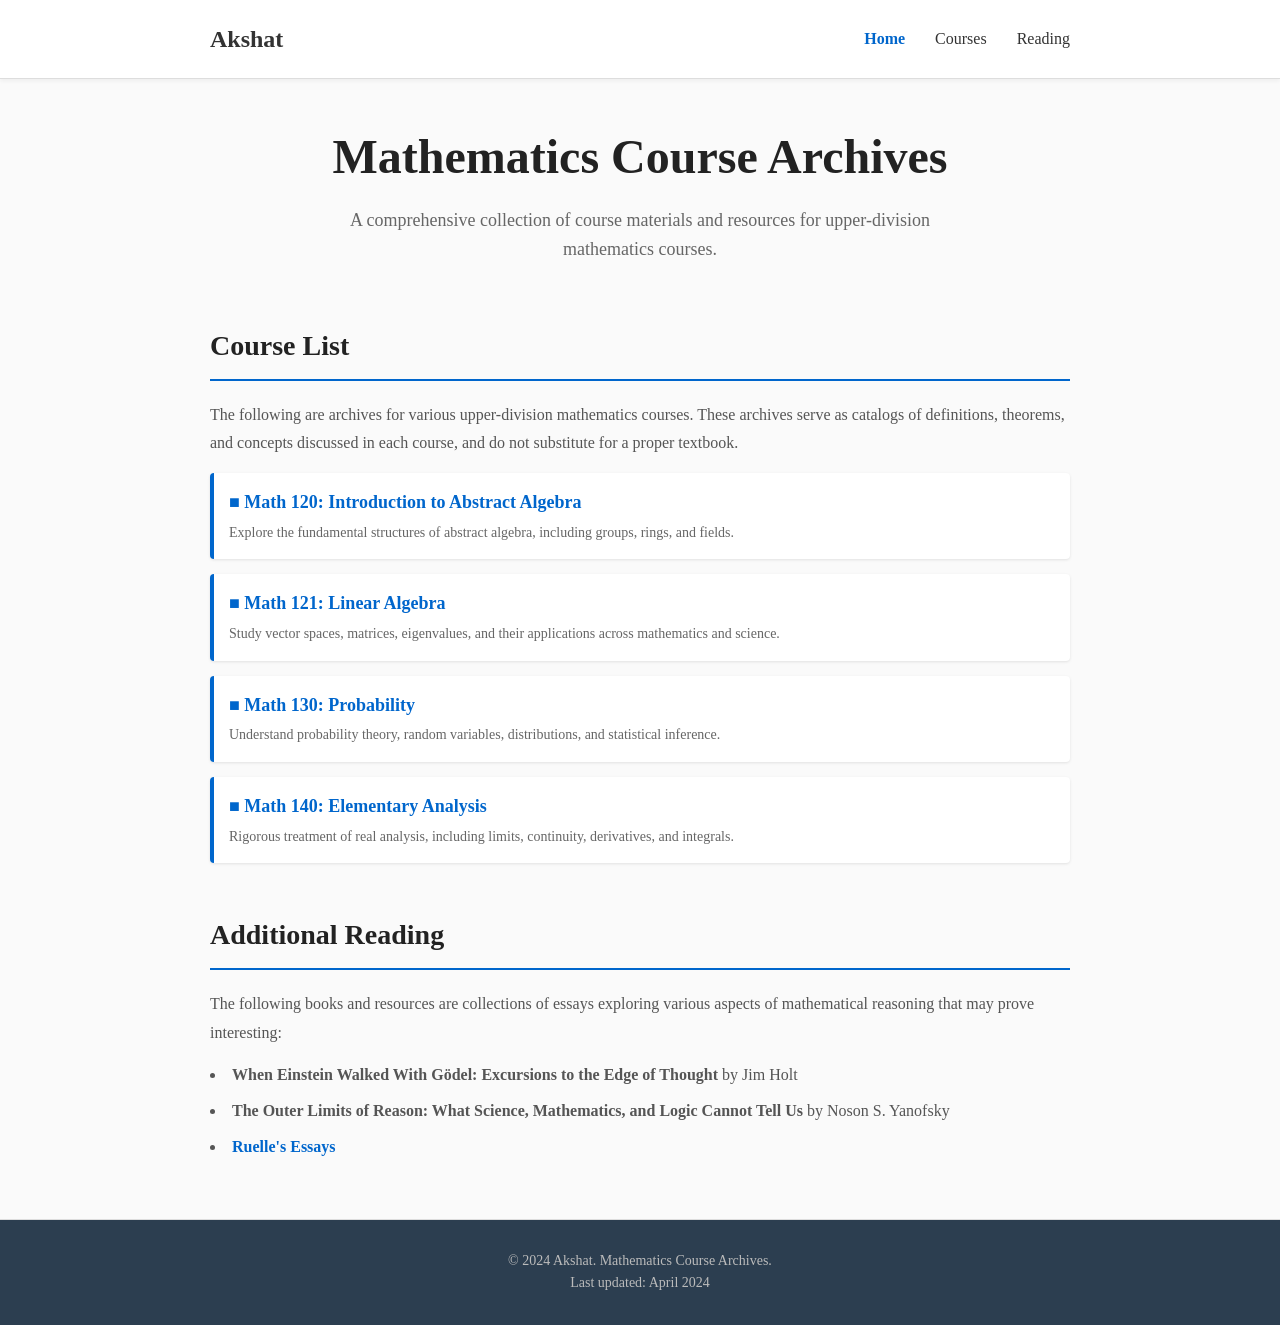
==== index.html @ cc86cdf6 "Initial version" ====
<!DOCTYPE html>
<html lang="en">
<head>
    <meta charset="UTF-8">
    <meta name="viewport" content="width=device-width, initial-scale=1.0">
    <title>Akshat - Mathematics Course Archives</title>
    <link rel="stylesheet" href="assets/styles.css">
</head>
<body>
    <header>
        <nav>
            <div class="site-title">Akshat</div>
            <ul class="nav-links">
                <li><a href="index.html" class="active">Home</a></li>
                <li><a href="#courses">Courses</a></li>
                <li><a href="#reading">Reading</a></li>
            </ul>
        </nav>
    </header>

    <main>
        <div class="hero">
            <h1>Mathematics Course Archives</h1>
            <p>A comprehensive collection of course materials and resources for upper-division mathematics courses.</p>
        </div>

        <!-- Courses Section -->
        <section id="courses">
            <h2>Course List</h2>
            <p>The following are archives for various upper-division mathematics courses. These archives serve as catalogs of definitions, theorems, and concepts discussed in each course, and do not substitute for a proper textbook.</p>

            <ul class="course-list">
                <li>
                    <a href="courses/math120.html">■ Math 120: Introduction to Abstract Algebra</a>
                    <div class="course-description">Explore the fundamental structures of abstract algebra, including groups, rings, and fields.</div>
                </li>
                <li>
                    <a href="courses/math121.html">■ Math 121: Linear Algebra</a>
                    <div class="course-description">Study vector spaces, matrices, eigenvalues, and their applications across mathematics and science.</div>
                </li>
                <li>
                    <a href="courses/math130.html">■ Math 130: Probability</a>
                    <div class="course-description">Understand probability theory, random variables, distributions, and statistical inference.</div>
                </li>
                <li>
                    <a href="courses/math140.html">■ Math 140: Elementary Analysis</a>
                    <div class="course-description">Rigorous treatment of real analysis, including limits, continuity, derivatives, and integrals.</div>
                </li>
            </ul>
        </section>

        <!-- Reading Section -->
        <section id="reading">
            <h2>Additional Reading</h2>
            <p>The following books and resources are collections of essays exploring various aspects of mathematical reasoning that may prove interesting:</p>

            <ul class="reading-list">
                <li><strong>When Einstein Walked With Gödel: Excursions to the Edge of Thought</strong> by Jim Holt</li>
                <li><strong>The Outer Limits of Reason: What Science, Mathematics, and Logic Cannot Tell Us</strong> by Noson S. Yanofsky</li>
                <li><a href="https://drive.google.com/file/d/1j9H3duNTQ5gYVrsCvJ-61a1LA1Aroyhj/view?usp=sharing" target="_blank"><strong>Ruelle's Essays</strong></a></li>
            </ul>
        </section>
    </main>

    <footer>
        <p>&copy; 2024 Akshat. Mathematics Course Archives.</p>
        <p>Last updated: April 2024</p>
    </footer>
</body>
</html>
---- assets/styles.css ----
/* Academic Portfolio Website Styles */

* {
  margin: 0;
  padding: 0;
  box-sizing: border-box;
}

body {
  font-family: 'Georgia', 'Times New Roman', serif;
  line-height: 1.6;
  color: #333;
  background-color: #fafafa;
}

a {
  color: #0066cc;
  text-decoration: none;
}

a:hover {
  text-decoration: underline;
}

/* Header/Navigation */
header {
  background-color: #fff;
  border-bottom: 1px solid #ddd;
  padding: 20px 0;
  box-shadow: 0 2px 4px rgba(0, 0, 0, 0.05);
}

header nav {
  max-width: 900px;
  margin: 0 auto;
  padding: 0 20px;
  display: flex;
  justify-content: space-between;
  align-items: center;
}

.site-title {
  font-size: 24px;
  font-weight: bold;
  color: #333;
}

.nav-links {
  list-style: none;
  display: flex;
  gap: 30px;
}

.nav-links a {
  color: #333;
  font-size: 16px;
  transition: color 0.3s;
}

.nav-links a:hover {
  color: #0066cc;
  text-decoration: none;
}

.nav-links a.active {
  color: #0066cc;
  font-weight: bold;
}

/* Main Content */
main {
  max-width: 900px;
  margin: 40px auto;
  padding: 0 20px;
}

.hero {
  text-align: center;
  margin-bottom: 60px;
}

.hero h1 {
  font-size: 48px;
  margin-bottom: 10px;
  color: #222;
}

.hero p {
  font-size: 18px;
  color: #666;
  max-width: 600px;
  margin: 0 auto;
}

/* Sections */
section {
  margin-bottom: 50px;
}

section h2 {
  font-size: 28px;
  margin-bottom: 20px;
  color: #222;
  border-bottom: 2px solid #0066cc;
  padding-bottom: 10px;
}

section h3 {
  font-size: 20px;
  margin-top: 20px;
  margin-bottom: 10px;
  color: #333;
}

section p {
  margin-bottom: 15px;
  color: #555;
  line-height: 1.8;
}

/* Course List */
.course-list {
  list-style: none;
}

.course-list li {
  margin-bottom: 15px;
  padding: 15px;
  background-color: #fff;
  border-left: 4px solid #0066cc;
  border-radius: 4px;
  box-shadow: 0 1px 3px rgba(0, 0, 0, 0.1);
  transition: box-shadow 0.3s;
}

.course-list li:hover {
  box-shadow: 0 4px 8px rgba(0, 0, 0, 0.15);
}

.course-list a {
  font-size: 18px;
  font-weight: bold;
}

.course-description {
  color: #666;
  font-size: 14px;
  margin-top: 5px;
}

/* Reading List */
.reading-list {
  list-style-position: inside;
  list-style-type: disc;
}

.reading-list li {
  margin-bottom: 10px;
  color: #555;
}

.reading-list a {
  font-weight: bold;
}

/* Footer */
footer {
  background-color: #2c3e50;
  color: #fff;
  text-align: center;
  padding: 30px 20px;
  margin-top: 60px;
  border-top: 1px solid #ddd;
}

footer p {
  color: #bbb;
  font-size: 14px;
}

footer a {
  color: #fff;
  text-decoration: underline;
}

/* Responsive Design */
@media (max-width: 768px) {
  .nav-links {
    gap: 15px;
    font-size: 14px;
  }

  .hero h1 {
    font-size: 32px;
  }

  section h2 {
    font-size: 22px;
  }

  main {
    margin: 20px auto;
  }
}

/* Breadcrumbs */
.breadcrumb {
  font-size: 13px;
  color: #666;
  margin-bottom: 20px;
}

.breadcrumb a {
  margin: 0 5px;
}

/* Back to top */
.back-to-top {
  display: inline-block;
  margin-top: 20px;
  padding: 10px 15px;
  background-color: #0066cc;
  color: #fff;
  border-radius: 4px;
  transition: background-color 0.3s;
}

.back-to-top:hover {
  background-color: #0052a3;
  text-decoration: none;
}
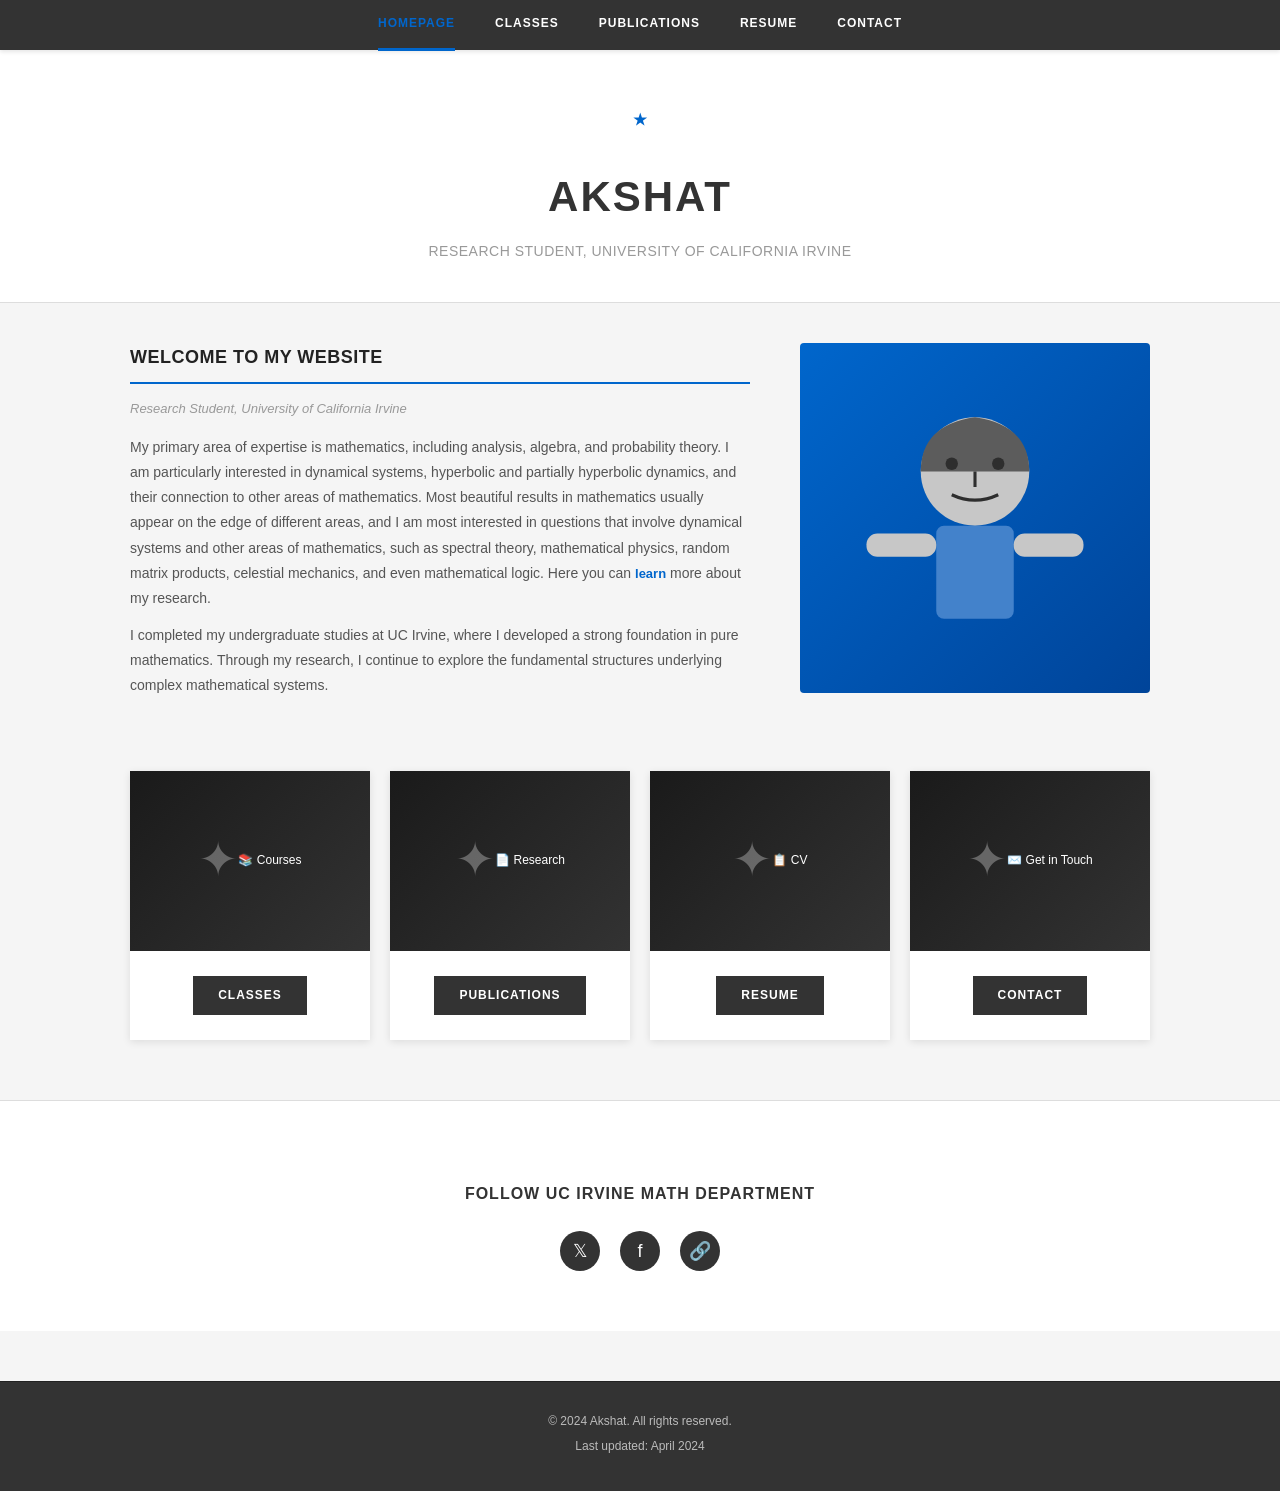
==== commit 5a474f67: "site updated." ====
--- a/index.html
+++ b/index.html
@@ -3,67 +3,122 @@
 <head>
     <meta charset="UTF-8">
     <meta name="viewport" content="width=device-width, initial-scale=1.0">
-    <title>Akshat - Mathematics Course Archives</title>
+    <title>Akshat - Research Student at UC Irvine</title>
     <link rel="stylesheet" href="assets/styles.css">
 </head>
 <body>
     <header>
         <nav>
-            <div class="site-title">Akshat</div>
             <ul class="nav-links">
-                <li><a href="index.html" class="active">Home</a></li>
-                <li><a href="#courses">Courses</a></li>
-                <li><a href="#reading">Reading</a></li>
+                <li><a href="index.html" class="active">Homepage</a></li>
+                <li><a href="#classes">Classes</a></li>
+                <li><a href="publications.html">Publications</a></li>
+                <li><a href="resume.html">Resume</a></li>
+                <li><a href="contact.html">Contact</a></li>
             </ul>
         </nav>
     </header>
 
     <main>
+        <!-- Hero Section -->
         <div class="hero">
-            <h1>Mathematics Course Archives</h1>
-            <p>A comprehensive collection of course materials and resources for upper-division mathematics courses.</p>
+            <h1>AKSHAT</h1>
+            <div class="subtitle">Research Student, University of California Irvine</div>
         </div>
 
-        <!-- Courses Section -->
-        <section id="courses">
-            <h2>Course List</h2>
-            <p>The following are archives for various upper-division mathematics courses. These archives serve as catalogs of definitions, theorems, and concepts discussed in each course, and do not substitute for a proper textbook.</p>
+        <!-- Welcome Section -->
+        <section class="welcome-section">
+            <div class="welcome-container">
+                <div class="welcome-content">
+                    <h2>Welcome to My Website</h2>
+                    <div class="title">Research Student, University of California Irvine</div>
+                    
+                    <p>My primary area of expertise is mathematics, including analysis, algebra, and probability theory. I am particularly interested in dynamical systems, hyperbolic and partially hyperbolic dynamics, and their connection to other areas of mathematics. Most beautiful results in mathematics usually appear on the edge of different areas, and I am most interested in questions that involve dynamical systems and other areas of mathematics, such as spectral theory, mathematical physics, random matrix products, celestial mechanics, and even mathematical logic. Here you can <a href="#research">learn</a> more about my research.</p>
+                    
+                    <p>I completed my undergraduate studies at UC Irvine, where I developed a strong foundation in pure mathematics. Through my research, I continue to explore the fundamental structures underlying complex mathematical systems.</p>
+                </div>
 
-            <ul class="course-list">
-                <li>
-                    <a href="courses/math120.html">■ Math 120: Introduction to Abstract Algebra</a>
-                    <div class="course-description">Explore the fundamental structures of abstract algebra, including groups, rings, and fields.</div>
-                </li>
-                <li>
-                    <a href="courses/math121.html">■ Math 121: Linear Algebra</a>
-                    <div class="course-description">Study vector spaces, matrices, eigenvalues, and their applications across mathematics and science.</div>
-                </li>
-                <li>
-                    <a href="courses/math130.html">■ Math 130: Probability</a>
-                    <div class="course-description">Understand probability theory, random variables, distributions, and statistical inference.</div>
-                </li>
-                <li>
-                    <a href="courses/math140.html">■ Math 140: Elementary Analysis</a>
-                    <div class="course-description">Rigorous treatment of real analysis, including limits, continuity, derivatives, and integrals.</div>
-                </li>
-            </ul>
+                <div class="profile-image">
+                    <svg viewBox="0 0 200 200" xmlns="http://www.w3.org/2000/svg" style="width: 100%; height: 100%; filter: brightness(0.9);">
+                        <!-- Head -->
+                        <circle cx="100" cy="70" r="35" fill="#ddd"/>
+                        <!-- Hair -->
+                        <path d="M 65 70 Q 65 40 100 35 Q 135 40 135 70" fill="#666"/>
+                        <!-- Eyes -->
+                        <circle cx="85" cy="65" r="4" fill="#333"/>
+                        <circle cx="115" cy="65" r="4" fill="#333"/>
+                        <!-- Nose -->
+                        <line x1="100" y1="70" x2="100" y2="80" stroke="#333" stroke-width="2"/>
+                        <!-- Smile -->
+                        <path d="M 85 85 Q 100 92 115 85" stroke="#333" stroke-width="2" fill="none"/>
+                        <!-- Body -->
+                        <rect x="75" y="105" width="50" height="60" fill="#4a90e2" rx="5"/>
+                        <!-- Arms -->
+                        <rect x="30" y="110" width="45" height="15" fill="#ddd" rx="7"/>
+                        <rect x="125" y="110" width="45" height="15" fill="#ddd" rx="7"/>
+                    </svg>
+                </div>
+            </div>
         </section>
 
-        <!-- Reading Section -->
-        <section id="reading">
-            <h2>Additional Reading</h2>
-            <p>The following books and resources are collections of essays exploring various aspects of mathematical reasoning that may prove interesting:</p>
+        <!-- Tiles Section -->
+        <section class="tiles-section" id="classes">
+            <div class="tiles-container">
+                <!-- Classes Tile -->
+                <div class="tile">
+                    <div class="tile-image">
+                        📚 Courses
+                    </div>
+                    <div class="tile-button">
+                        <a href="courses/index.html">Classes</a>
+                    </div>
+                </div>
 
-            <ul class="reading-list">
-                <li><strong>When Einstein Walked With Gödel: Excursions to the Edge of Thought</strong> by Jim Holt</li>
-                <li><strong>The Outer Limits of Reason: What Science, Mathematics, and Logic Cannot Tell Us</strong> by Noson S. Yanofsky</li>
-                <li><a href="https://drive.google.com/file/d/1j9H3duNTQ5gYVrsCvJ-61a1LA1Aroyhj/view?usp=sharing" target="_blank"><strong>Ruelle's Essays</strong></a></li>
+                <!-- Publications Tile -->
+                <div class="tile">
+                    <div class="tile-image">
+                        📄 Research
+                    </div>
+                    <div class="tile-button">
+                        <a href="publications.html">Publications</a>
+                    </div>
+                </div>
+
+                <!-- Resume Tile -->
+                <div class="tile">
+                    <div class="tile-image">
+                        📋 CV
+                    </div>
+                    <div class="tile-button">
+                        <a href="resume.html">Resume</a>
+                    </div>
+                </div>
+
+                <!-- Contact Tile -->
+                <div class="tile">
+                    <div class="tile-image">
+                        ✉️ Get in Touch
+                    </div>
+                    <div class="tile-button">
+                        <a href="contact.html">Contact</a>
+                    </div>
+                </div>
+            </div>
+        </section>
+
+        <!-- Social Section -->
+        <section class="social-section">
+            <h3>Follow UC Irvine Math Department</h3>
+            <ul class="social-links">
+                <li><a href="https://twitter.com/UCIMath" target="_blank" title="Twitter">𝕏</a></li>
+                <li><a href="https://facebook.com/UCIMath" target="_blank" title="Facebook">f</a></li>
+                <li><a href="https://www.uci.edu" target="_blank" title="UCI Website">🔗</a></li>
             </ul>
         </section>
     </main>
 
     <footer>
-        <p>&copy; 2024 Akshat. Mathematics Course Archives.</p>
+        <p>&copy; 2024 Akshat. All rights reserved.</p>
         <p>Last updated: April 2024</p>
     </footer>
 </body>
--- a/assets/styles.css
+++ b/assets/styles.css
@@ -7,10 +7,10 @@
 }
 
 body {
-  font-family: 'Georgia', 'Times New Roman', serif;
+  font-family: 'Helvetica Neue', 'Arial', sans-serif;
   line-height: 1.6;
   color: #333;
-  background-color: #fafafa;
+  background-color: #f5f5f5;
 }
 
 a {
@@ -24,37 +24,47 @@
 
 /* Header/Navigation */
 header {
-  background-color: #fff;
-  border-bottom: 1px solid #ddd;
-  padding: 20px 0;
-  box-shadow: 0 2px 4px rgba(0, 0, 0, 0.05);
+  background-color: #333;
+  padding: 0;
+  box-shadow: 0 2px 4px rgba(0, 0, 0, 0.1);
+  position: sticky;
+  top: 0;
+  z-index: 100;
 }
 
 header nav {
-  max-width: 900px;
-  margin: 0 auto;
-  padding: 0 20px;
-  display: flex;
-  justify-content: space-between;
+  max-width: 100%;
+  margin: 0;
+  padding: 0 40px;
+  display: flex;
+  justify-content: center;
   align-items: center;
+  height: 50px;
 }
 
 .site-title {
   font-size: 24px;
   font-weight: bold;
-  color: #333;
+  color: #fff;
+  display: none;
 }
 
 .nav-links {
   list-style: none;
   display: flex;
-  gap: 30px;
+  gap: 40px;
+  margin: 0;
 }
 
 .nav-links a {
-  color: #333;
-  font-size: 16px;
+  color: #fff;
+  font-size: 12px;
+  font-weight: bold;
+  letter-spacing: 1px;
+  text-transform: uppercase;
   transition: color 0.3s;
+  padding: 15px 0;
+  display: block;
 }
 
 .nav-links a:hover {
@@ -64,32 +74,110 @@
 
 .nav-links a.active {
   color: #0066cc;
-  font-weight: bold;
+  text-decoration: none;
+  border-bottom: 3px solid #0066cc;
 }
 
 /* Main Content */
 main {
-  max-width: 900px;
+  max-width: 100%;
+  margin: 0;
+  padding: 0;
+}
+
+.hero {
+  text-align: center;
+  margin-bottom: 40px;
+  padding: 40px 20px;
+  background-color: #fff;
+  border-bottom: 1px solid #ddd;
+}
+
+.hero h1 {
+  font-size: 42px;
+  margin-bottom: 10px;
+  color: #333;
+  font-weight: bold;
+  letter-spacing: 2px;
+}
+
+.hero .subtitle {
+  font-size: 14px;
+  color: #999;
+  text-transform: uppercase;
+  letter-spacing: 0.5px;
+  margin-top: 5px;
+}
+
+.hero::before {
+  content: "⋆";
+  display: block;
+  font-size: 36px;
+  color: #0066cc;
+  margin-bottom: 15px;
+}
+
+.welcome-section {
+  max-width: 1100px;
   margin: 40px auto;
-  padding: 0 20px;
-}
-
-.hero {
-  text-align: center;
-  margin-bottom: 60px;
-}
-
-.hero h1 {
-  font-size: 48px;
-  margin-bottom: 10px;
-  color: #222;
-}
-
-.hero p {
+  padding: 0 40px;
+}
+
+.welcome-container {
+  display: grid;
+  grid-template-columns: 1fr 350px;
+  gap: 50px;
+  align-items: start;
+}
+
+.welcome-content h2 {
   font-size: 18px;
-  color: #666;
-  max-width: 600px;
-  margin: 0 auto;
+  font-weight: bold;
+  text-transform: uppercase;
+  margin-bottom: 15px;
+  letter-spacing: 0.5px;
+}
+
+.welcome-content .title {
+  font-size: 13px;
+  color: #999;
+  font-style: italic;
+  margin-bottom: 15px;
+}
+
+.welcome-content p {
+  font-size: 14px;
+  line-height: 1.8;
+  color: #555;
+  margin-bottom: 12px;
+}
+
+.welcome-content a {
+  color: #0066cc;
+  font-weight: bold;
+  font-size: 13px;
+}
+
+.profile-image {
+  width: 100%;
+  max-width: 350px;
+  height: 350px;
+  background: linear-gradient(135deg, #0066cc, #004499);
+  border-radius: 4px;
+  display: flex;
+  align-items: center;
+  justify-content: center;
+  color: #fff;
+  font-size: 14px;
+  text-align: center;
+  padding: 20px;
+}
+
+.profile-image img {
+  width: 100%;
+  height: 100%;
+  object-fit: cover;
+  border-radius: 4px;
 }
 
 /* Sections */
@@ -118,6 +206,193 @@
   line-height: 1.8;
 }
 
+/* Tiles Section */
+.tiles-section {
+  max-width: 1100px;
+  margin: 60px auto;
+  padding: 0 40px;
+}
+
+.tiles-container {
+  display: grid;
+  grid-template-columns: repeat(4, 1fr);
+  gap: 20px;
+  margin-top: 30px;
+}
+
+.tile {
+  background-color: #fff;
+  overflow: hidden;
+  box-shadow: 0 2px 8px rgba(0, 0, 0, 0.1);
+  transition: box-shadow 0.3s;
+  border-radius: 0;
+}
+
+.tile:hover {
+  box-shadow: 0 4px 16px rgba(0, 0, 0, 0.15);
+}
+
+.tile-image {
+  width: 100%;
+  height: 180px;
+  background: linear-gradient(135deg, #1a1a1a, #333);
+  display: flex;
+  align-items: center;
+  justify-content: center;
+  color: #fff;
+  font-size: 12px;
+  text-align: center;
+  position: relative;
+  overflow: hidden;
+}
+
+.tile-image::before {
+  content: "✦";
+  font-size: 48px;
+  opacity: 0.3;
+}
+
+.tile-button {
+  padding: 25px 15px;
+  text-align: center;
+  background-color: #fff;
+}
+
+.tile-button a {
+  display: inline-block;
+  background-color: #333;
+  color: #fff;
+  padding: 10px 25px;
+  font-size: 12px;
+  font-weight: bold;
+  letter-spacing: 1px;
+  text-transform: uppercase;
+  border-radius: 0;
+  transition: background-color 0.3s;
+}
+
+.tile-button a:hover {
+  background-color: #0066cc;
+  text-decoration: none;
+}
+
+/* Social Section */
+.social-section {
+  text-align: center;
+  padding: 60px 40px;
+  margin-top: 40px;
+  background-color: #fff;
+  border-top: 1px solid #ddd;
+}
+
+.social-section h3 {
+  font-size: 16px;
+  font-weight: bold;
+  text-transform: uppercase;
+  letter-spacing: 1px;
+  margin-bottom: 25px;
+  color: #333;
+}
+
+.social-links {
+  display: flex;
+  justify-content: center;
+  gap: 20px;
+  list-style: none;
+}
+
+.social-links li {
+  margin: 0;
+}
+
+.social-links a {
+  display: inline-block;
+  width: 40px;
+  height: 40px;
+  background-color: #333;
+  color: #fff;
+  border-radius: 50%;
+  display: flex;
+  align-items: center;
+  justify-content: center;
+  font-size: 18px;
+  transition: background-color 0.3s;
+}
+
+.social-links a:hover {
+  background-color: #0066cc;
+  text-decoration: none;
+}
+
+/* Footer */
+footer {
+  background-color: #333;
+  color: #fff;
+  text-align: center;
+  padding: 30px 20px;
+  margin-top: 0;
+  border-top: 1px solid #222;
+}
+
+footer p {
+  color: #bbb;
+  font-size: 12px;
+  margin-bottom: 5px;
+}
+
+footer a {
+  color: #fff;
+  text-decoration: underline;
+}
+
+/* Responsive Design */
+@media (max-width: 1024px) {
+  .tiles-container {
+    grid-template-columns: repeat(2, 1fr);
+  }
+
+  .welcome-container {
+    grid-template-columns: 1fr;
+  }
+
+  .profile-image {
+    max-width: 100%;
+  }
+}
+
+@media (max-width: 768px) {
+  .nav-links {
+    gap: 20px;
+    font-size: 11px;
+  }
+
+  header nav {
+    padding: 0 20px;
+  }
+
+  .hero h1 {
+    font-size: 32px;
+  }
+
+  .tiles-container {
+    grid-template-columns: 1fr;
+  }
+
+  .welcome-section,
+  .tiles-section,
+  .social-section {
+    padding: 0 20px;
+  }
+
+  main {
+    margin: 0;
+  }
+
+  .welcome-container {
+    gap: 20px;
+  }
+}
+
 /* Course List */
 .course-list {
   list-style: none;
@@ -128,7 +403,7 @@
   padding: 15px;
   background-color: #fff;
   border-left: 4px solid #0066cc;
-  border-radius: 4px;
+  border-radius: 0;
   box-shadow: 0 1px 3px rgba(0, 0, 0, 0.1);
   transition: box-shadow 0.3s;
 }
@@ -138,13 +413,13 @@
 }
 
 .course-list a {
-  font-size: 18px;
+  font-size: 16px;
   font-weight: bold;
 }
 
 .course-description {
   color: #666;
-  font-size: 14px;
+  font-size: 13px;
   margin-top: 5px;
 }
 
@@ -157,75 +432,9 @@
 .reading-list li {
   margin-bottom: 10px;
   color: #555;
+  font-size: 14px;
 }
 
 .reading-list a {
   font-weight: bold;
 }
-
-/* Footer */
-footer {
-  background-color: #2c3e50;
-  color: #fff;
-  text-align: center;
-  padding: 30px 20px;
-  margin-top: 60px;
-  border-top: 1px solid #ddd;
-}
-
-footer p {
-  color: #bbb;
-  font-size: 14px;
-}
-
-footer a {
-  color: #fff;
-  text-decoration: underline;
-}
-
-/* Responsive Design */
-@media (max-width: 768px) {
-  .nav-links {
-    gap: 15px;
-    font-size: 14px;
-  }
-
-  .hero h1 {
-    font-size: 32px;
-  }
-
-  section h2 {
-    font-size: 22px;
-  }
-
-  main {
-    margin: 20px auto;
-  }
-}
-
-/* Breadcrumbs */
-.breadcrumb {
-  font-size: 13px;
-  color: #666;
-  margin-bottom: 20px;
-}
-
-.breadcrumb a {
-  margin: 0 5px;
-}
-
-/* Back to top */
-.back-to-top {
-  display: inline-block;
-  margin-top: 20px;
-  padding: 10px 15px;
-  background-color: #0066cc;
-  color: #fff;
-  border-radius: 4px;
-  transition: background-color 0.3s;
-}
-
-.back-to-top:hover {
-  background-color: #0052a3;
-  text-decoration: none;
-}
